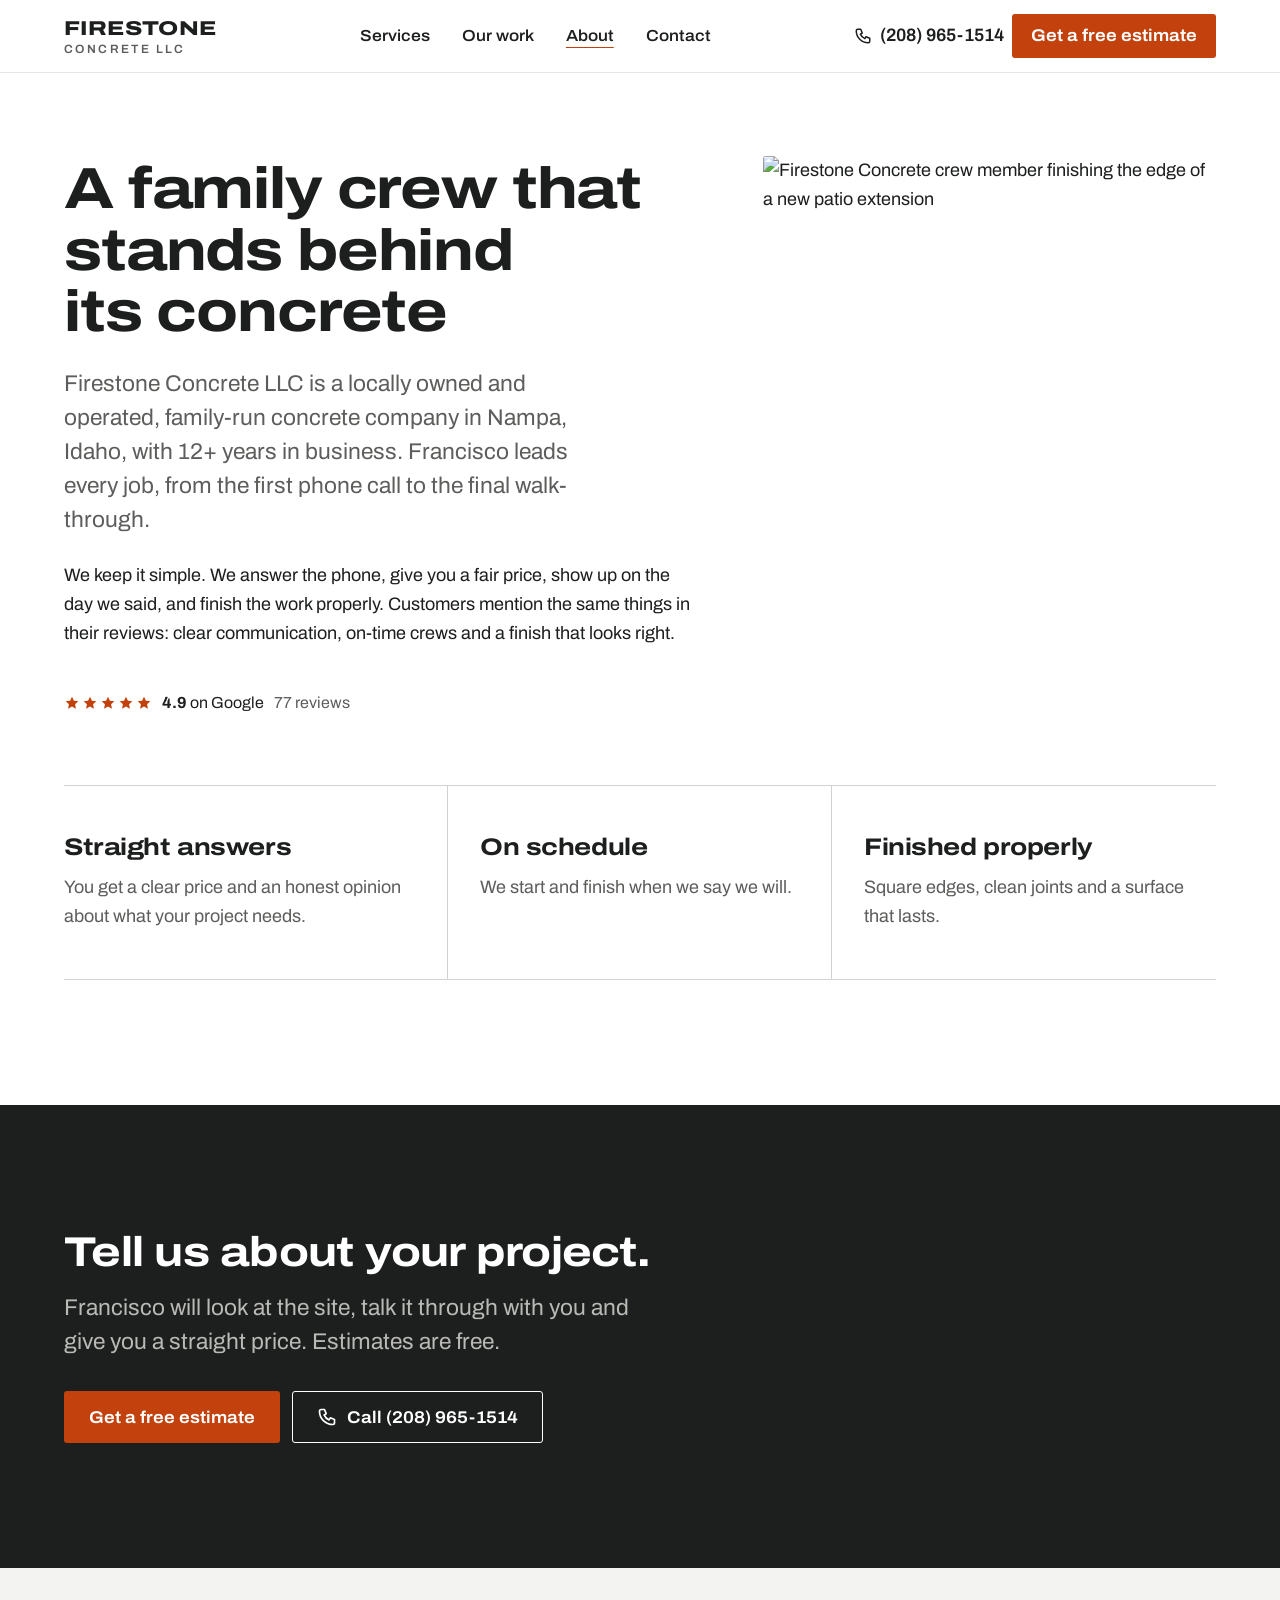
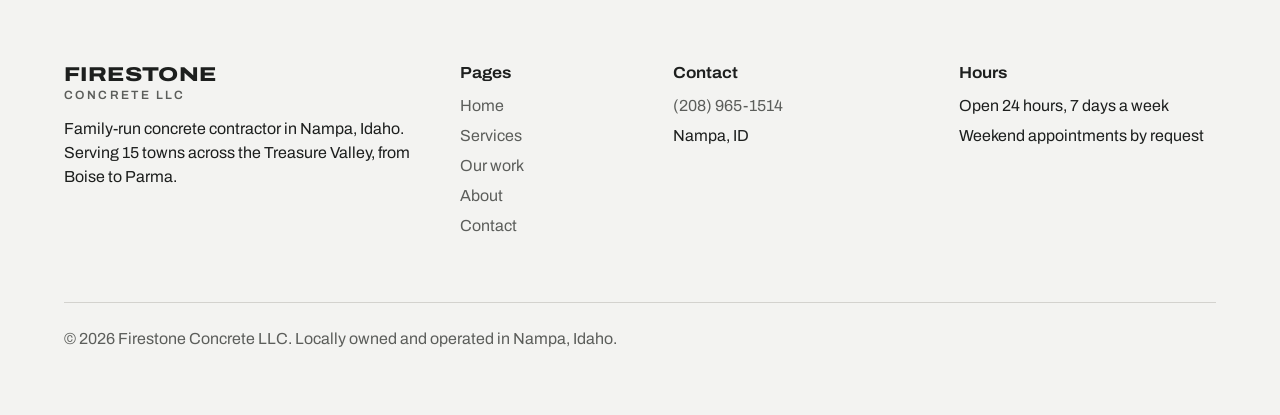
==== about.html @ d0ee556b "Add files via upload" ====
<!doctype html>
<html lang="en">
<head>
<meta charset="utf-8">
<meta name="viewport" content="width=device-width, initial-scale=1">
<title>About Firestone Concrete LLC, Nampa, Idaho</title>
<meta name="description" content="Locally owned and family run. Francisco and his crew build driveways, patios and walkways across the Treasure Valley.">
<link rel="canonical" href="https://firestoneconcretellc.com/about.html">
<meta property="og:title" content="About Firestone Concrete LLC, Nampa, Idaho">
<meta property="og:description" content="Locally owned and family run. Francisco and his crew build driveways, patios and walkways across the Treasure Valley.">
<meta property="og:type" content="website">
<meta property="og:image" content="img/pour-crew-backyard-1600.jpg">
<meta name="theme-color" content="#1D1F1E">
<link rel="preconnect" href="https://fonts.googleapis.com">
<link rel="preconnect" href="https://fonts.gstatic.com" crossorigin>
<link rel="stylesheet" href="https://fonts.googleapis.com/css2?family=Archivo:wdth,wght@62..125,100..900&display=swap">
<link rel="stylesheet" href="tokens.css">
<link rel="stylesheet" href="styles.css">
<script type="application/ld+json">{"@context": "https://schema.org", "@type": "HomeAndConstructionBusiness", "name": "Firestone Concrete LLC", "telephone": "+1-208-965-1514", "url": "https://firestoneconcretellc.com/", "image": "https://firestoneconcretellc.com/img/pour-crew-backyard-1600.jpg", "address": {"@type": "PostalAddress", "addressLocality": "Nampa", "addressRegion": "ID", "addressCountry": "US"}, "areaServed": [{"@type": "City", "name": "Boise"}, {"@type": "City", "name": "Caldwell"}, {"@type": "City", "name": "Eagle"}, {"@type": "City", "name": "Emmett"}, {"@type": "City", "name": "Homedale"}, {"@type": "City", "name": "Kuna"}, {"@type": "City", "name": "Marsing"}, {"@type": "City", "name": "Melba"}, {"@type": "City", "name": "Meridian"}, {"@type": "City", "name": "Middleton"}, {"@type": "City", "name": "Nampa"}, {"@type": "City", "name": "Notus"}, {"@type": "City", "name": "Parma"}, {"@type": "City", "name": "Star"}, {"@type": "City", "name": "Wilder"}], "openingHours": "Mo-Su 00:00-23:59", "aggregateRating": {"@type": "AggregateRating", "ratingValue": "4.9", "reviewCount": "77", "bestRating": "5"}, "sameAs": ["https://share.google/VivTkMvi4wXoGXkUl"], "makesOffer": [{"@type": "Offer", "itemOffered": {"@type": "Service", "name": "Driveway paving"}}, {"@type": "Offer", "itemOffered": {"@type": "Service", "name": "Walkway paving"}}, {"@type": "Offer", "itemOffered": {"@type": "Service", "name": "Patios and hardscapes"}}, {"@type": "Offer", "itemOffered": {"@type": "Service", "name": "Outdoor steps and ramps"}}, {"@type": "Offer", "itemOffered": {"@type": "Service", "name": "Concrete masonry"}}]}</script>
</head>
<body>
<a class="skip" href="#main">Skip to content</a>
<header class="site-header">
  <div class="container header-inner">
    <a class="wordmark" href="index.html" aria-label="Firestone Concrete LLC, home"><b>FIRESTONE</b><span>CONCRETE LLC</span></a>
    <nav class="nav" aria-label="Main"><a href="services.html">Services</a><a href="work.html">Our work</a><a href="about.html" aria-current="page">About</a><a href="contact.html">Contact</a></nav>
    <div class="header-actions">
      <a class="header-phone" href="tel:+12089651514"><svg viewBox="0 0 24 24" fill="none" stroke="currentColor" stroke-width="2" stroke-linecap="round" stroke-linejoin="round" aria-hidden="true"><path d="M5 3h4l2 5-2.5 1.5a11 11 0 0 0 6 6L16 13l5 2v4a2 2 0 0 1-2 2A16 16 0 0 1 3 5a2 2 0 0 1 2-2z"/></svg>(208) 965-1514</a>
      <a class="btn btn--primary btn--sm header-cta" href="contact.html#estimate">Get a free estimate</a>
      <a class="icon-btn phone-icon" href="tel:+12089651514" aria-label="Call (208) 965-1514"><svg viewBox="0 0 24 24" fill="none" stroke="currentColor" stroke-width="2" stroke-linecap="round" stroke-linejoin="round" aria-hidden="true"><path d="M5 3h4l2 5-2.5 1.5a11 11 0 0 0 6 6L16 13l5 2v4a2 2 0 0 1-2 2A16 16 0 0 1 3 5a2 2 0 0 1 2-2z"/></svg></a>
      <button class="icon-btn menu-toggle" type="button" aria-expanded="false" aria-controls="mobile-menu" aria-label="Menu"><svg viewBox="0 0 24 24" fill="none" stroke="currentColor" stroke-width="2" stroke-linecap="round" aria-hidden="true"><path d="M4 7h16M4 12h16M4 17h16"/></svg></button>
    </div>
  </div>
  <div class="container mobile-menu" id="mobile-menu">
    <nav aria-label="Mobile"><a class="mm-link" href="index.html">Home</a><a class="mm-link" href="services.html">Services</a><a class="mm-link" href="work.html">Our work</a><a class="mm-link" href="about.html" aria-current="page">About</a><a class="mm-link" href="contact.html">Contact</a></nav>
    <div class="btn-row">
      <a class="btn btn--primary" href="contact.html#estimate">Get a free estimate</a>
      <a class="btn btn--outline" href="tel:+12089651514">Call (208) 965-1514</a>
    </div>
  </div>
</header>
<main id="main">

<section class="page-head" style="border-bottom:0">
  <div class="container split split--7-5" style="align-items:center">
    <div>
      <h1>A family crew that stands behind its concrete</h1>
      <p class="lead">Firestone Concrete LLC is a locally owned and operated, family-run concrete company in Nampa, Idaho, with 12+ years in business. Francisco leads every job, from the first phone call to the final walk-through.</p>
      <p>We keep it simple. We answer the phone, give you a fair price, show up on the day we said, and finish the work properly. Customers mention the same things in their reviews: clear communication, on-time crews and a finish that looks right.</p>
      <a class="rating" href="https://share.google/VivTkMvi4wXoGXkUl" target="_blank" rel="noopener"><span class="stars" aria-hidden="true"><svg viewBox="0 0 24 24" fill="currentColor" aria-hidden="true"><path d="M12 2.5l2.9 6.1 6.6.8-4.9 4.6 1.3 6.6L12 17.3l-5.9 3.3 1.3-6.6-4.9-4.6 6.6-.8z"/></svg><svg viewBox="0 0 24 24" fill="currentColor" aria-hidden="true"><path d="M12 2.5l2.9 6.1 6.6.8-4.9 4.6 1.3 6.6L12 17.3l-5.9 3.3 1.3-6.6-4.9-4.6 6.6-.8z"/></svg><svg viewBox="0 0 24 24" fill="currentColor" aria-hidden="true"><path d="M12 2.5l2.9 6.1 6.6.8-4.9 4.6 1.3 6.6L12 17.3l-5.9 3.3 1.3-6.6-4.9-4.6 6.6-.8z"/></svg><svg viewBox="0 0 24 24" fill="currentColor" aria-hidden="true"><path d="M12 2.5l2.9 6.1 6.6.8-4.9 4.6 1.3 6.6L12 17.3l-5.9 3.3 1.3-6.6-4.9-4.6 6.6-.8z"/></svg><svg viewBox="0 0 24 24" fill="currentColor" aria-hidden="true"><path d="M12 2.5l2.9 6.1 6.6.8-4.9 4.6 1.3 6.6L12 17.3l-5.9 3.3 1.3-6.6-4.9-4.6 6.6-.8z"/></svg></span><span class="rating-text"><strong>4.9</strong> on Google</span><span class="muted">77 reviews</span></a>
    </div>
    <div class="about-photo"><img src="img/patio-extension-finishing-1600.jpg" srcset="img/patio-extension-finishing-800.jpg 800w, img/patio-extension-finishing-1600.jpg 1600w" sizes="(min-width: 1024px) 40vw, 100vw" width="1600" height="1200" alt="Firestone Concrete crew member finishing the edge of a new patio extension" fetchpriority="high"></div>
  </div>
</section>
<section class="section" style="padding-top:0">
  <div class="container">
    <ul class="values">
      <li><h2 style="font-size:var(--fs-h3)">Straight answers</h2><p>You get a clear price and an honest opinion about what your project needs.</p></li>
      <li><h2 style="font-size:var(--fs-h3)">On schedule</h2><p>We start and finish when we say we will.</p></li>
      <li><h2 style="font-size:var(--fs-h3)">Finished properly</h2><p>Square edges, clean joints and a surface that lasts.</p></li>
    </ul>
  </div>
</section>
</main>
<section class="cta-band" aria-labelledby="cta-h">
  <div class="container">
    <h2 id="cta-h">Tell us about your project.</h2>
    <p>Francisco will look at the site, talk it through with you and give you a straight price. Estimates are free.</p>
    <div class="btn-row">
      <a class="btn btn--primary" href="contact.html#estimate">Get a free estimate</a>
      <a class="btn btn--outline-light" href="tel:+12089651514"><svg viewBox="0 0 24 24" fill="none" stroke="currentColor" stroke-width="2" stroke-linecap="round" stroke-linejoin="round" aria-hidden="true"><path d="M5 3h4l2 5-2.5 1.5a11 11 0 0 0 6 6L16 13l5 2v4a2 2 0 0 1-2 2A16 16 0 0 1 3 5a2 2 0 0 1 2-2z"/></svg>Call (208) 965-1514</a>
    </div>
  </div>
</section>
<footer class="site-footer">
  <div class="container">
    <div class="footer-grid">
      <div>
        <a class="wordmark" href="index.html"><b>FIRESTONE</b><span>CONCRETE LLC</span></a>
        <p>Family-run concrete contractor in Nampa, Idaho. Serving 15 towns across the Treasure Valley, from Boise to Parma.</p>
      </div>
      <div>
        <h2>Pages</h2>
        <ul><li><a href="index.html">Home</a></li><li><a href="services.html">Services</a></li><li><a href="work.html">Our work</a></li><li><a href="about.html">About</a></li><li><a href="contact.html">Contact</a></li></ul>
      </div>
      <div>
        <h2>Contact</h2>
        <ul>
          <li><a href="tel:+12089651514">(208) 965-1514</a></li>
          <li>Nampa, ID</li>
        </ul>
      </div>
      <div>
        <h2>Hours</h2>
        <ul>
          <li>Open 24 hours, 7 days a week</li>
          <li>Weekend appointments by request</li>
        </ul>
      </div>
    </div>
    <p class="footer-base">&copy; 2026 Firestone Concrete LLC. Locally owned and operated in Nampa, Idaho.</p>
  </div>
</footer>
<div class="action-bar">
  <a class="btn btn--ink" href="tel:+12089651514"><svg viewBox="0 0 24 24" fill="none" stroke="currentColor" stroke-width="2" stroke-linecap="round" stroke-linejoin="round" aria-hidden="true"><path d="M5 3h4l2 5-2.5 1.5a11 11 0 0 0 6 6L16 13l5 2v4a2 2 0 0 1-2 2A16 16 0 0 1 3 5a2 2 0 0 1 2-2z"/></svg>Call now</a>
  <a class="btn btn--primary" href="contact.html#estimate">Free estimate</a>
</div>
<script src="site.js" defer></script>
</body>
</html>
---- tokens.css ----
/* Firestone Concrete LLC design tokens. Direction: "Fresh pour".
   Import unchanged. Font: Archivo (Google Fonts, variable wdth 62-125, wght 100-900). */
:root {
  /* Color: concrete neutrals, one safety-orange accent */
  --c-white: #FFFFFF;        /* page background */
  --c-slab-50: #F3F3F1;      /* quiet section background, card surface */
  --c-slab-100: #E7E6E3;     /* hairline borders, dividers */
  --c-slab-200: #D3D2CE;     /* control-joint gaps in photo grids, input borders */
  --c-slab-400: #8F908C;     /* decorative only (3.2:1 on white), never text */
  --c-slab-600: #5C5E5B;     /* secondary text (6.55:1 on white, 5.89:1 on slab-50) */
  --c-ink: #1D1F1E;          /* body text, headings, dark band (16.57:1 on white) */
  --c-ink-2: #2E302F;        /* dark button hover */
  --c-on-ink-muted: #B9BAB6; /* secondary text on ink (8.49:1) */
  --c-orange: #C2410C;       /* primary CTA bg, stars, focus ring (white text 5.18:1) */
  --c-orange-dark: #9A3412;  /* CTA hover, link hover (7.31:1 with white) */
  --c-orange-pale: #FBEDE5;  /* tag background; text uses --c-orange-dark (6.38:1) */
  --c-orange-on-ink: #E8743F;/* orange text on ink band (5.53:1) */
  --c-success: #2F6B3A;      /* 6.39:1 on white */
  --c-error: #B42318;        /* 6.57:1 on white */

  /* Type */
  --font: "Archivo", "Helvetica Neue", Arial, system-ui, sans-serif;
  --wdth-display: 118%;      /* font-stretch for display and h1/h2 */
  --wdth-head: 108%;         /* h3/h4, nav, buttons */
  --fs-display: clamp(2.6rem, 1.6rem + 4.6vw, 5.75rem);  /* 41.6px -> 92px */
  --lh-display: 1.02;  --ls-display: -0.025em;  --fw-display: 760;
  --fs-h1: clamp(2.25rem, 1.7rem + 2.4vw, 3.75rem);      /* 36 -> 60 */
  --lh-h1: 1.06;  --ls-h1: -0.02em;  --fw-h1: 740;
  --fs-h2: clamp(1.75rem, 1.4rem + 1.5vw, 2.75rem);      /* 28 -> 44 */
  --lh-h2: 1.1;   --ls-h2: -0.018em; --fw-h2: 720;
  --fs-h3: clamp(1.25rem, 1.15rem + 0.45vw, 1.5rem);     /* 20 -> 24 */
  --lh-h3: 1.25;  --ls-h3: -0.01em;  --fw-h3: 680;
  --fs-h4: 1.125rem; --lh-h4: 1.3; --fw-h4: 650;
  --fs-lead: clamp(1.1875rem, 1.1rem + 0.4vw, 1.4375rem);/* 19 -> 23 */
  --lh-lead: 1.5;
  --fs-quote: clamp(1.3rem, 1.1rem + 0.9vw, 1.875rem);   /* featured review */
  --lh-quote: 1.42;
  --fs-body: 1.125rem;  --lh-body: 1.62; --fw-body: 400;  /* 18px */
  --fs-small: 1rem;     --lh-small: 1.5;                  /* 16px */
  --fs-caption: 0.9375rem; --lh-caption: 1.45;            /* 15px */
  --fs-button: 1.0625rem; --fw-button: 640;               /* 17px */
  --fs-nav: 1rem; --fw-nav: 560;
  --fs-label: 1rem; --fw-label: 600;
  --measure: 66ch;

  /* Space (8px base) */
  --s-1: 4px; --s-2: 8px; --s-3: 12px; --s-4: 16px; --s-5: 24px;
  --s-6: 32px; --s-7: 48px; --s-8: 64px; --s-9: 96px; --s-10: 128px; --s-11: 160px;
  --section-y: clamp(72px, 48px + 6vw, 144px);
  --container: 1240px;
  --gutter: clamp(20px, 12px + 2.5vw, 48px);
  --grid-gap: clamp(16px, 8px + 1.6vw, 32px);
  --joint: 6px;              /* signature: control-joint gap between photo slabs */

  /* Surface */
  --r-1: 3px;   /* buttons, inputs, photos */
  --r-2: 6px;   /* panels, badge */
  --border: 1px solid var(--c-slab-100);
  --border-strong: 1px solid var(--c-slab-200);
  --shadow-0: none;
  --shadow-1: 0 1px 2px rgba(29, 31, 30, 0.04);
  --shadow-2: 0 8px 24px rgba(29, 31, 30, 0.05);   /* sticky header when scrolled */

  /* Motion */
  --dur-fast: 150ms; --dur-base: 220ms; --dur-reveal: 700ms;
  --ease: cubic-bezier(0.2, 0, 0, 1);
  --ease-out: cubic-bezier(0.16, 1, 0.3, 1);
  --focus: 0 0 0 3px var(--c-white), 0 0 0 5px var(--c-orange);
}
---- styles.css ----
/* Firestone Concrete LLC. Uses tokens.css (loaded first). */
*, *::before, *::after { box-sizing: border-box; }
html { -webkit-text-size-adjust: 100%; scroll-behavior: smooth; }
body {
  margin: 0; background: var(--c-white); color: var(--c-ink);
  font-family: var(--font); font-size: var(--fs-body); line-height: var(--lh-body);
  font-weight: var(--fw-body); -webkit-font-smoothing: antialiased;
}
img { display: block; max-width: 100%; height: auto; }
a { color: inherit; }
p { margin: 0 0 1em; max-width: var(--measure); }
h1, h2, h3, h4 { margin: 0; text-wrap: balance; }
h1 { font-size: var(--fs-h1); line-height: var(--lh-h1); letter-spacing: var(--ls-h1); font-weight: var(--fw-h1); font-stretch: var(--wdth-display); }
h2 { font-size: var(--fs-h2); line-height: var(--lh-h2); letter-spacing: var(--ls-h2); font-weight: var(--fw-h2); font-stretch: var(--wdth-display); }
h3 { font-size: var(--fs-h3); line-height: var(--lh-h3); letter-spacing: var(--ls-h3); font-weight: var(--fw-h3); font-stretch: var(--wdth-head); }
h4 { font-size: var(--fs-h4); line-height: var(--lh-h4); font-weight: var(--fw-h4); font-stretch: var(--wdth-head); }
.display { font-size: var(--fs-display); line-height: var(--lh-display); letter-spacing: var(--ls-display); font-weight: var(--fw-display); font-stretch: var(--wdth-display); }
.lead { font-size: var(--fs-lead); line-height: var(--lh-lead); color: var(--c-slab-600); max-width: 40ch; }
.small { font-size: var(--fs-small); line-height: var(--lh-small); }
.muted { color: var(--c-slab-600); }
:focus-visible { outline: none; box-shadow: var(--focus); border-radius: var(--r-1); }
.skip { position: absolute; left: -9999px; top: 8px; z-index: 100; background: var(--c-ink); color: #fff; padding: 12px 16px; }
.skip:focus { left: 8px; }
.sr-only { position: absolute; width: 1px; height: 1px; overflow: hidden; clip: rect(0 0 0 0); white-space: nowrap; }

.container { width: 100%; max-width: var(--container); margin: 0 auto; padding: 0 var(--gutter); }
.section { padding: var(--section-y) 0; }
.section--quiet { background: var(--c-slab-50); }
.section-head { margin-bottom: var(--s-7); }
.section-head p { margin-top: var(--s-4); color: var(--c-slab-600); }

/* Placeholder tag */
.confirm {
  display: inline-block; font-size: 0.8125rem; line-height: 1.4; font-weight: 600; font-stretch: 100%;
  letter-spacing: 0; color: var(--c-orange-dark); background: var(--c-orange-pale);
  padding: 2px 8px; border-radius: 999px; vertical-align: middle; white-space: normal;
}

/* Buttons */
.btn {
  display: inline-flex; align-items: center; justify-content: center; gap: 10px;
  min-height: 52px; padding: 0 24px; border-radius: var(--r-1); border: 1px solid transparent;
  font-family: var(--font); font-size: var(--fs-button); font-weight: var(--fw-button); font-stretch: var(--wdth-head);
  text-decoration: none; cursor: pointer; white-space: nowrap;
  transition: background-color var(--dur-fast) var(--ease), transform var(--dur-fast) var(--ease), border-color var(--dur-fast) var(--ease);
}
.btn:active { transform: scale(0.98); }
.btn svg { width: 20px; height: 20px; flex: none; }
.btn--primary { background: var(--c-orange); color: #fff; }
.btn--primary:hover { background: var(--c-orange-dark); }
.btn--ink { background: var(--c-ink); color: #fff; }
.btn--ink:hover { background: var(--c-ink-2); }
.btn--outline { border-color: var(--c-ink); color: var(--c-ink); background: transparent; }
.btn--outline:hover { background: var(--c-slab-50); }
.btn--outline-light { border-color: #fff; color: #fff; background: transparent; }
.btn--outline-light:hover { background: rgba(255,255,255,0.08); }
.btn--sm { min-height: 44px; padding: 0 18px; }
.btn[disabled] { background: var(--c-slab-100); color: var(--c-slab-600); cursor: not-allowed; }
.btn-row { display: flex; flex-wrap: wrap; gap: var(--s-3); }

/* Header */
.site-header { position: sticky; top: 0; z-index: 50; background: var(--c-white); border-bottom: var(--border); transition: box-shadow var(--dur-base) var(--ease); }
.site-header.is-scrolled { box-shadow: var(--shadow-2); }
.header-inner { display: flex; align-items: center; justify-content: space-between; gap: var(--s-5); min-height: 64px; }
.wordmark { display: inline-flex; flex-direction: column; text-decoration: none; line-height: 1; }
.wordmark b { font-size: 1.25rem; font-weight: 800; font-stretch: 125%; letter-spacing: 0.02em; }
.wordmark span { font-size: 0.75rem; font-weight: 600; letter-spacing: 0.2em; color: var(--c-slab-600); margin-top: 5px; }
.nav { display: none; }
.nav a { font-size: var(--fs-nav); font-weight: var(--fw-nav); font-stretch: var(--wdth-head); text-decoration: none; padding: 10px 0; text-underline-offset: 6px; text-decoration-thickness: 2px; }
.nav a:hover, .nav a[aria-current="page"] { text-decoration: underline; text-decoration-color: var(--c-orange); }
.header-actions { display: flex; align-items: center; gap: var(--s-2); }
.header-phone { display: none; font-weight: 600; text-decoration: none; align-items: center; gap: 8px; }
.header-phone svg { width: 18px; height: 18px; }
.header-phone:hover { text-decoration: underline; text-underline-offset: 4px; }
.icon-btn { display: inline-flex; align-items: center; justify-content: center; width: 44px; height: 44px; border-radius: var(--r-1); border: 1px solid var(--c-slab-200); background: #fff; color: var(--c-ink); cursor: pointer; }
.icon-btn svg { width: 20px; height: 20px; }
.header-cta { display: none; }
.mobile-menu { display: none; border-top: var(--border); padding: var(--s-4) 0 var(--s-6); }
.mobile-menu.is-open { display: block; }
.mobile-menu a.mm-link { display: block; font-size: var(--fs-h3); font-weight: 680; font-stretch: var(--wdth-head); text-decoration: none; padding: 12px 0; border-bottom: var(--border); }
.mobile-menu .btn-row { margin-top: var(--s-5); }
.mobile-menu .btn { flex: 1 1 100%; }

@media (min-width: 1024px) {
  .header-inner { min-height: 72px; }
  .nav { display: flex; gap: var(--s-6); }
  .header-phone { display: inline-flex; }
  .header-cta { display: inline-flex; }
  .menu-toggle, .phone-icon { display: none; }
  .mobile-menu, .mobile-menu.is-open { display: none; }
}

/* Mobile action bar */
.action-bar { position: fixed; left: 0; right: 0; bottom: 0; z-index: 60; display: grid; grid-template-columns: 1fr 1fr; gap: 8px; padding: 8px 12px calc(8px + env(safe-area-inset-bottom)); background: #fff; border-top: var(--border-strong); }
.action-bar .btn { min-height: 48px; padding: 0 12px; }
body { padding-bottom: 72px; }
@media (min-width: 768px) { .action-bar { display: none; } body { padding-bottom: 0; } }

/* Hero */
.hero { padding: clamp(40px, 24px + 4vw, 96px) 0 0; }
.hero h1 { max-width: 15ch; }
.hero .lead { margin-top: var(--s-5); }
.hero .btn-row { margin-top: var(--s-6); }
.rating { display: inline-flex; flex-wrap: wrap; align-items: center; gap: 6px 10px; margin-top: var(--s-5); font-size: var(--fs-small); text-decoration: none; }
.rating:hover .rating-text { text-decoration: underline; text-underline-offset: 3px; }
.stars { display: inline-flex; gap: 2px; color: var(--c-orange); }
.stars svg { width: 16px; height: 16px; }
.rating strong { font-weight: 700; }
.hero-photo { margin-top: clamp(40px, 24px + 3vw, 72px); }
.hero-photo img { width: 100%; aspect-ratio: 4 / 3; object-fit: cover; object-position: 40% 50%; border-radius: var(--r-1); }
@media (min-width: 768px) { .hero-photo img { aspect-ratio: 1600 / 738; } }
.hero-photo figcaption { margin-top: var(--s-3); font-size: var(--fs-caption); color: var(--c-slab-600); }
.reveal { animation: rise var(--dur-reveal) var(--ease-out) both; }
.reveal-2 { animation-delay: 80ms; } .reveal-3 { animation-delay: 160ms; } .reveal-4 { animation-delay: 240ms; }
@keyframes rise { from { opacity: 0; transform: translateY(12px); } to { opacity: 1; transform: none; } }

/* Trust strip: joint lines */
.trust { display: grid; grid-template-columns: 1fr 1fr; border-top: var(--border-strong); border-bottom: var(--border-strong); margin-top: clamp(48px, 32px + 3vw, 96px); }
.trust li { list-style: none; display: flex; flex-direction: column; gap: 8px; padding: var(--s-5) var(--s-4); }
.trust li:nth-child(odd) { border-right: var(--border-strong); }
.trust li:nth-child(-n+2) { border-bottom: var(--border-strong); }
.trust svg { width: 22px; height: 22px; color: var(--c-orange); }
.trust ul, ul.trust { padding: 0; }
@media (min-width: 1024px) {
  .trust { grid-template-columns: repeat(4, 1fr); }
  .trust li { padding: var(--s-6) var(--s-5); }
  .trust li:nth-child(-n+2) { border-bottom: 0; }
  .trust li:not(:last-child) { border-right: var(--border-strong); }
}

/* Two-column split */
.split { display: grid; gap: var(--s-7); }
@media (min-width: 1024px) {
  .split { grid-template-columns: 4fr 8fr; gap: var(--grid-gap); }
  .split--even { grid-template-columns: 1fr 1fr; gap: var(--s-9); }
  .split--7-5 { grid-template-columns: 7fr 5fr; gap: var(--s-8); }
  .sticky { position: sticky; top: 112px; align-self: start; }
}

/* Service rows */
.rows { list-style: none; margin: 0; padding: 0; border-top: var(--border); }
.rows li { border-bottom: var(--border); }
.rows a { display: grid; gap: 6px; padding: var(--s-5) 0; text-decoration: none; }
.rows a:hover h3 { color: var(--c-orange-dark); }
.rows h3 { transition: color var(--dur-fast) var(--ease); }
.rows p { margin: 0; color: var(--c-slab-600); }
@media (min-width: 768px) { .rows a { grid-template-columns: 5fr 7fr; align-items: baseline; gap: var(--s-6); padding: var(--s-6) 0; } }

/* Joint grid (signature) */
.joints { display: grid; gap: var(--joint); padding: var(--joint); background: var(--c-slab-200); border-radius: var(--r-1); }
.joints img { width: 100%; height: 100%; object-fit: cover; aspect-ratio: 4 / 3; }
@media (min-width: 768px) {
  .joints--home { grid-template-columns: 2fr 1fr; grid-template-rows: 1fr 1fr; }
  .joints--home .j-large { grid-row: span 2; }
  .joints--home .j-large img { aspect-ratio: auto; }
  .joints--work { grid-template-columns: repeat(3, 1fr); }
  .joints--work .j-wide { grid-column: 1 / -1; }
  .joints--work .j-wide img { aspect-ratio: 1600 / 738; }
}
.captions { list-style: none; padding: 0; margin: var(--s-4) 0 0; display: grid; gap: 4px; font-size: var(--fs-caption); line-height: var(--lh-caption); color: var(--c-slab-600); }
.head-row { display: flex; flex-wrap: wrap; justify-content: space-between; align-items: end; gap: var(--s-4); margin-bottom: var(--s-7); }
.head-row p { margin: var(--s-4) 0 0; color: var(--c-slab-600); }
.text-link { font-weight: 640; font-stretch: var(--wdth-head); text-underline-offset: 5px; text-decoration-thickness: 2px; text-decoration-color: var(--c-orange); }
.text-link:hover { color: var(--c-orange-dark); }

/* Before / after placeholders */
.ba { display: grid; grid-template-columns: 1fr 1fr; gap: var(--joint); padding: var(--joint); background: var(--c-slab-200); border-radius: var(--r-1); margin-top: var(--s-6); }
.ph { position: relative; display: flex; align-items: center; justify-content: center; text-align: center; aspect-ratio: 4 / 3; padding: var(--s-4); background: var(--c-slab-50); border: 1px dashed var(--c-slab-400); color: var(--c-slab-600); font-size: var(--fs-caption); }
.tag { position: absolute; top: 10px; left: 10px; background: #fff; color: var(--c-ink); font-size: 0.8125rem; font-weight: 600; padding: 2px 8px; border-radius: var(--r-1); }

/* Reviews */
.featured-review { margin: 0; }
.featured-review blockquote { margin: var(--s-5) 0 0; }
.featured-review p { font-size: var(--fs-quote); line-height: var(--lh-quote); max-width: 40ch; }
.review-meta { font-size: var(--fs-caption); color: var(--c-slab-600); margin-top: var(--s-5); }
.reviews-more { display: grid; gap: var(--s-7); margin-top: var(--s-9); }
.reviews-more figure { margin: 0; }
.reviews-more blockquote { margin: var(--s-4) 0 0; }
@media (min-width: 1024px) {
  .featured-review { display: grid; grid-template-columns: 4fr 8fr; gap: var(--grid-gap); }
  .featured-review blockquote { margin: 0; }
  .reviews-more { grid-template-columns: 1fr 1fr; gap: 0; border-top: var(--border-strong); padding-top: var(--s-8); }
  .reviews-more figure:first-child { padding-right: var(--s-8); border-right: var(--border-strong); }
  .reviews-more figure:last-child { padding-left: var(--s-8); }
}

/* Steps */
.steps { list-style: none; margin: 0; padding: 0; display: grid; gap: var(--s-6); }
.steps li { border-top: 2px solid var(--c-ink); padding-top: var(--s-5); }
.steps .num { display: block; font-size: var(--fs-h3); font-weight: 760; font-stretch: var(--wdth-display); color: var(--c-orange); margin-bottom: var(--s-3); }
.steps h3 { font-size: var(--fs-h4); }
.steps p { margin: var(--s-2) 0 0; font-size: var(--fs-small); line-height: var(--lh-small); color: var(--c-slab-600); }
@media (min-width: 768px) { .steps { grid-template-columns: repeat(2, 1fr); } }
@media (min-width: 1024px) { .steps { grid-template-columns: repeat(4, 1fr); gap: var(--grid-gap); } }

/* Towns */
.towns { list-style: none; padding: 0; margin: var(--s-5) 0 0; border-top: var(--border); }
.towns li { font-size: var(--fs-h3); font-weight: 680; font-stretch: var(--wdth-head); padding: 14px 0; border-bottom: var(--border); }

/* FAQ */
.faq details { border-bottom: var(--border); }
.faq details:first-of-type { border-top: var(--border); }
.faq summary { list-style: none; cursor: pointer; display: flex; justify-content: space-between; align-items: center; gap: var(--s-4); padding: var(--s-5) 0; font-size: var(--fs-h4); font-weight: var(--fw-h4); font-stretch: var(--wdth-head); }
.faq summary::-webkit-details-marker { display: none; }
.faq .pm { position: relative; flex: none; width: 16px; height: 16px; }
.faq .pm::before, .faq .pm::after { content: ""; position: absolute; left: 0; top: 7px; width: 16px; height: 2px; background: var(--c-ink); transition: transform var(--dur-base) var(--ease); }
.faq .pm::after { transform: rotate(90deg); }
.faq details[open] .pm::after { transform: rotate(0); }
.faq details p { margin: 0 0 var(--s-5); color: var(--c-slab-600); }

/* CTA band */
.cta-band { background: var(--c-ink); color: #fff; padding: var(--section-y) 0; }
.cta-band p { color: var(--c-on-ink-muted); margin-top: var(--s-4); font-size: var(--fs-lead); line-height: var(--lh-lead); max-width: 44ch; }
.cta-band .btn-row { margin-top: var(--s-6); }
.cta-band :focus-visible { box-shadow: 0 0 0 3px var(--c-ink), 0 0 0 5px var(--c-orange-on-ink); }

/* Page header */
.page-head { padding: clamp(48px, 32px + 4vw, 112px) 0 clamp(40px, 24px + 3vw, 72px); border-bottom: var(--border); }
.page-head p { margin-top: var(--s-5); }
.page-head .btn-row { margin-top: var(--s-6); }

/* Services page */
.svc { padding: var(--s-8) 0; border-bottom: var(--border); display: grid; gap: var(--s-6); scroll-margin-top: 96px; }
.svc:last-child { border-bottom: 0; }
.svc h2 { font-size: var(--fs-h2); }
.svc .label { color: var(--c-slab-600); font-size: var(--fs-small); margin: var(--s-3) 0 var(--s-4); }
.svc img { width: 100%; aspect-ratio: 4 / 3; object-fit: cover; border-radius: var(--r-1); }
@media (min-width: 1024px) {
  .svc { grid-template-columns: 1fr 1fr; gap: var(--s-9); align-items: center; padding: var(--s-9) 0; }
  .svc--flip .svc-media { order: -1; }
  .svc--text { grid-template-columns: 4fr 8fr; align-items: start; gap: var(--grid-gap); }
}

/* About */
.about-photo img { width: 100%; aspect-ratio: 4 / 5; object-fit: cover; object-position: 100% 50%; border-radius: var(--r-1); }
.values { list-style: none; padding: 0; margin: 0; display: grid; border-top: var(--border-strong); }
.values li { padding: var(--s-6) 0; border-bottom: var(--border-strong); }
.values p { margin: var(--s-3) 0 0; color: var(--c-slab-600); }
@media (min-width: 1024px) {
  .values { grid-template-columns: repeat(3, 1fr); border-bottom: var(--border-strong); }
  .values li { border-bottom: 0; padding: var(--s-7) var(--s-6); }
  .values li:first-child { padding-left: 0; }
  .values li:not(:last-child) { border-right: var(--border-strong); }
}

/* Form */
.form { display: grid; gap: var(--s-5); }
.form .row { display: grid; gap: var(--s-5); }
@media (min-width: 768px) { .form .row { grid-template-columns: 1fr 1fr; } }
.field label { display: block; font-size: var(--fs-label); font-weight: var(--fw-label); margin-bottom: 8px; }
.field .req { color: var(--c-slab-600); font-weight: 400; }
.field input, .field select, .field textarea {
  width: 100%; min-height: 52px; padding: 12px 14px; font: inherit; font-size: 1.0625rem; color: var(--c-ink);
  background: #fff; border: 1px solid var(--c-slab-200); border-radius: var(--r-1);
  transition: border-color var(--dur-fast) var(--ease);
}
.field select { appearance: none; background-image: url("data:image/svg+xml,%3Csvg xmlns='http://www.w3.org/2000/svg' width='14' height='14' fill='none' stroke='%231D1F1E' stroke-width='2'%3E%3Cpath d='M2 5l5 5 5-5'/%3E%3C/svg%3E"); background-repeat: no-repeat; background-position: right 14px center; padding-right: 40px; }
.field textarea { min-height: 140px; resize: vertical; }
.field input:hover, .field select:hover, .field textarea:hover { border-color: var(--c-slab-400); }
.field input:focus-visible, .field select:focus-visible, .field textarea:focus-visible { border-color: var(--c-ink); box-shadow: var(--focus); }
.field .help { font-size: var(--fs-small); color: var(--c-slab-600); margin: 8px 0 0; }
.field .err { display: none; font-size: var(--fs-small); color: var(--c-error); margin: 8px 0 0; }
.field.has-error input { border-color: var(--c-error); }
.field.has-error .err { display: block; }
.form-success { display: none; background: var(--c-slab-50); border-left: 4px solid var(--c-success); padding: var(--s-5); }
.form-success.is-shown { display: block; }
.contact-list { margin: 0; display: grid; gap: var(--s-5); }
.contact-list dt { font-size: var(--fs-small); color: var(--c-slab-600); }
.contact-list dd { margin: 4px 0 0; font-weight: 600; overflow-wrap: anywhere; }
.contact-list a { text-underline-offset: 4px; }
.hours { display: grid; grid-template-columns: auto 1fr; gap: 6px 24px; margin: 0; font-weight: 400; }
.map { margin-top: var(--s-6); }
.map iframe { width: 100%; aspect-ratio: 4 / 3; border: 0; border-radius: var(--r-1); background: var(--c-slab-50); display: block; }

/* Footer */
.site-footer { background: var(--c-slab-50); padding: var(--s-9) 0 var(--s-7); font-size: var(--fs-small); line-height: var(--lh-small); }
.footer-grid { display: grid; gap: var(--s-7); }
.site-footer h2 { font-size: var(--fs-small); font-weight: 650; font-stretch: var(--wdth-head); letter-spacing: 0; margin-bottom: var(--s-3); }
.site-footer ul { list-style: none; padding: 0; margin: 0; display: grid; gap: 6px; }
.site-footer a { color: var(--c-slab-600); text-decoration: none; }
.site-footer a:hover { color: var(--c-ink); text-decoration: underline; }
.site-footer .wordmark { margin-bottom: var(--s-4); color: var(--c-ink); }
.footer-base { margin-top: var(--s-8); padding-top: var(--s-5); border-top: var(--border-strong); color: var(--c-slab-600); }
@media (min-width: 768px) { .footer-grid { grid-template-columns: 2fr 1fr 1.4fr 1.4fr; gap: var(--grid-gap); } }

@media (prefers-reduced-motion: reduce) {
  *, *::before, *::after { animation: none !important; transition: none !important; scroll-behavior: auto !important; }
}
.trust-t { margin: 0; font-size: var(--fs-h4); line-height: var(--lh-h4); font-weight: var(--fw-h4); font-stretch: var(--wdth-head); }
@media (min-width: 1024px) {
  .hero h1 { max-width: 19ch; }
  .hero-meta { display: grid; grid-template-columns: 1fr auto; align-items: end; gap: var(--s-8); margin-top: var(--s-6); }
  .hero-meta .lead { margin-top: 0; }
  .hero-actions .btn-row { margin-top: 0; }
  .hero-photo { margin-top: var(--s-7); }
}
.featured-review > div:first-child p { font-size: var(--fs-body); line-height: var(--lh-body); }
.footer-base { max-width: none; }
.trust .confirm { align-self: flex-start; }
.ba { grid-template-columns: minmax(0, 1fr); }
@media (min-width: 768px) { .ba { grid-template-columns: repeat(2, minmax(0, 1fr)); } }
.ph { flex-direction: column; gap: 8px; }
ol.captions { list-style: decimal; padding-left: 1.25em; }
.towns { display: grid; grid-template-columns: repeat(2, minmax(0, 1fr)); column-gap: var(--s-5); }
@media (min-width: 768px) { .towns { grid-template-columns: repeat(3, minmax(0, 1fr)); } }
.towns li { font-size: var(--fs-h4); padding: 12px 0; }
.ba--photos, .ba.ba--photos { grid-template-columns: repeat(2, minmax(0, 1fr)); }
.ba-item { position: relative; margin: 0; }
.ba-item img { width: 100%; height: 100%; aspect-ratio: 3 / 4; object-fit: cover; }
@media (min-width: 768px) {
  .joints--work { grid-template-columns: repeat(6, 1fr); }
  .joints--work > figure { grid-column: span 2; }
  .joints--work > .j-wide { grid-column: 1 / -1; }
  .joints--work > .j-half { grid-column: span 3; }
}
.ba--photos { max-width: 920px; }
.j-drive img { object-position: 50% 70%; }
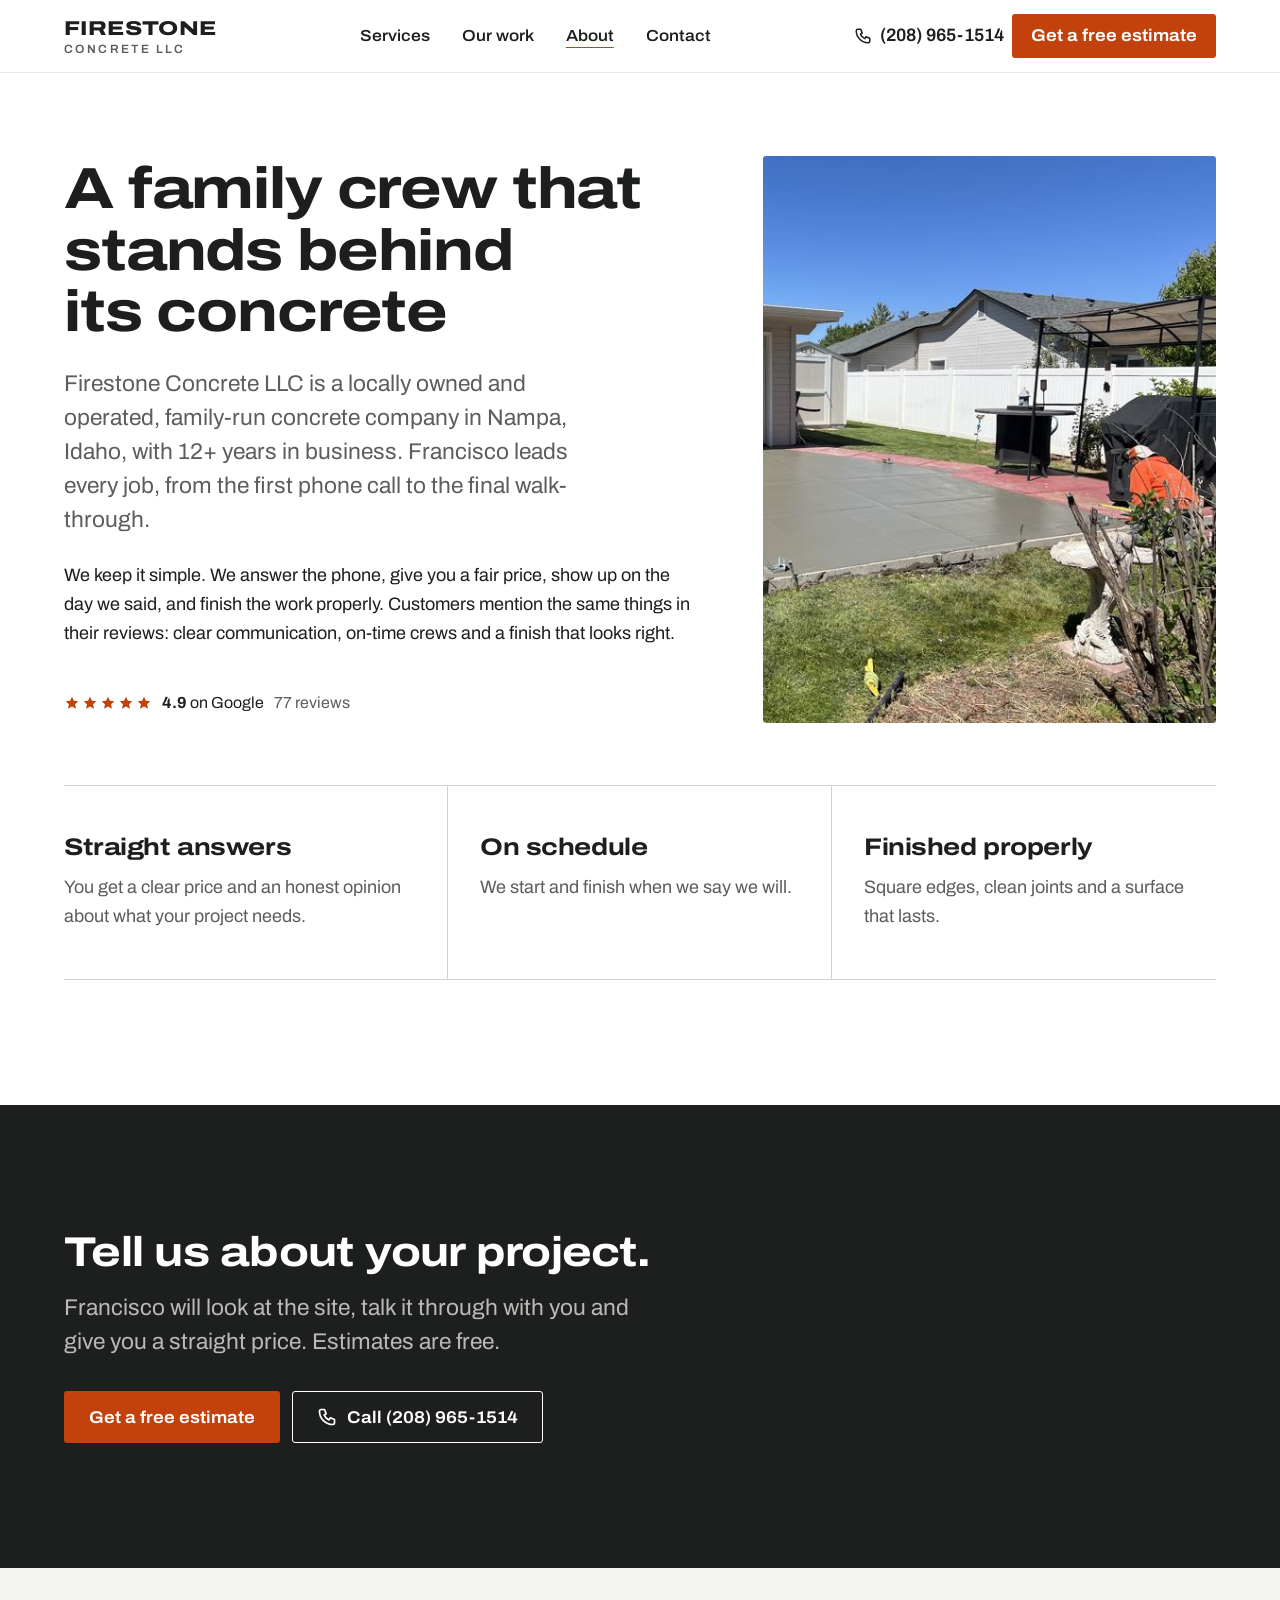
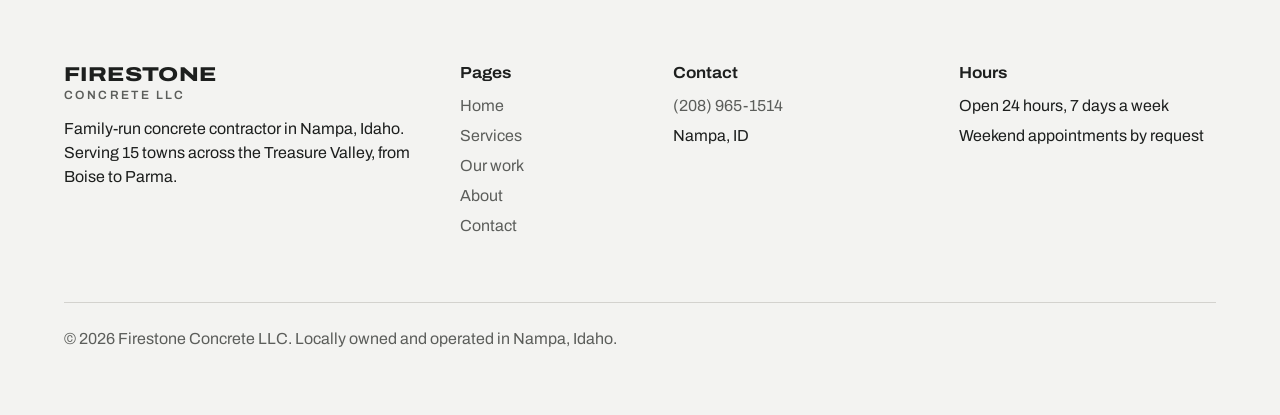
==== commit 8249b1a3: "Add files via upload" ====
--- a/about.html
+++ b/about.html
@@ -9,14 +9,14 @@
 <meta property="og:title" content="About Firestone Concrete LLC, Nampa, Idaho">
 <meta property="og:description" content="Locally owned and family run. Francisco and his crew build driveways, patios and walkways across the Treasure Valley.">
 <meta property="og:type" content="website">
-<meta property="og:image" content="img/pour-crew-backyard-1600.jpg">
+<meta property="og:image" content="pour-crew-backyard-1600.jpg">
 <meta name="theme-color" content="#1D1F1E">
 <link rel="preconnect" href="https://fonts.googleapis.com">
 <link rel="preconnect" href="https://fonts.gstatic.com" crossorigin>
 <link rel="stylesheet" href="https://fonts.googleapis.com/css2?family=Archivo:wdth,wght@62..125,100..900&display=swap">
 <link rel="stylesheet" href="tokens.css">
 <link rel="stylesheet" href="styles.css">
-<script type="application/ld+json">{"@context": "https://schema.org", "@type": "HomeAndConstructionBusiness", "name": "Firestone Concrete LLC", "telephone": "+1-208-965-1514", "url": "https://firestoneconcretellc.com/", "image": "https://firestoneconcretellc.com/img/pour-crew-backyard-1600.jpg", "address": {"@type": "PostalAddress", "addressLocality": "Nampa", "addressRegion": "ID", "addressCountry": "US"}, "areaServed": [{"@type": "City", "name": "Boise"}, {"@type": "City", "name": "Caldwell"}, {"@type": "City", "name": "Eagle"}, {"@type": "City", "name": "Emmett"}, {"@type": "City", "name": "Homedale"}, {"@type": "City", "name": "Kuna"}, {"@type": "City", "name": "Marsing"}, {"@type": "City", "name": "Melba"}, {"@type": "City", "name": "Meridian"}, {"@type": "City", "name": "Middleton"}, {"@type": "City", "name": "Nampa"}, {"@type": "City", "name": "Notus"}, {"@type": "City", "name": "Parma"}, {"@type": "City", "name": "Star"}, {"@type": "City", "name": "Wilder"}], "openingHours": "Mo-Su 00:00-23:59", "aggregateRating": {"@type": "AggregateRating", "ratingValue": "4.9", "reviewCount": "77", "bestRating": "5"}, "sameAs": ["https://share.google/VivTkMvi4wXoGXkUl"], "makesOffer": [{"@type": "Offer", "itemOffered": {"@type": "Service", "name": "Driveway paving"}}, {"@type": "Offer", "itemOffered": {"@type": "Service", "name": "Walkway paving"}}, {"@type": "Offer", "itemOffered": {"@type": "Service", "name": "Patios and hardscapes"}}, {"@type": "Offer", "itemOffered": {"@type": "Service", "name": "Outdoor steps and ramps"}}, {"@type": "Offer", "itemOffered": {"@type": "Service", "name": "Concrete masonry"}}]}</script>
+<script type="application/ld+json">{"@context": "https://schema.org", "@type": "HomeAndConstructionBusiness", "name": "Firestone Concrete LLC", "telephone": "+1-208-965-1514", "url": "https://firestoneconcretellc.com/", "image": "https://firestoneconcretellc.com/pour-crew-backyard-1600.jpg", "address": {"@type": "PostalAddress", "addressLocality": "Nampa", "addressRegion": "ID", "addressCountry": "US"}, "areaServed": [{"@type": "City", "name": "Boise"}, {"@type": "City", "name": "Caldwell"}, {"@type": "City", "name": "Eagle"}, {"@type": "City", "name": "Emmett"}, {"@type": "City", "name": "Homedale"}, {"@type": "City", "name": "Kuna"}, {"@type": "City", "name": "Marsing"}, {"@type": "City", "name": "Melba"}, {"@type": "City", "name": "Meridian"}, {"@type": "City", "name": "Middleton"}, {"@type": "City", "name": "Nampa"}, {"@type": "City", "name": "Notus"}, {"@type": "City", "name": "Parma"}, {"@type": "City", "name": "Star"}, {"@type": "City", "name": "Wilder"}], "openingHours": "Mo-Su 00:00-23:59", "aggregateRating": {"@type": "AggregateRating", "ratingValue": "4.9", "reviewCount": "77", "bestRating": "5"}, "sameAs": ["https://share.google/VivTkMvi4wXoGXkUl"], "makesOffer": [{"@type": "Offer", "itemOffered": {"@type": "Service", "name": "Driveway paving"}}, {"@type": "Offer", "itemOffered": {"@type": "Service", "name": "Walkway paving"}}, {"@type": "Offer", "itemOffered": {"@type": "Service", "name": "Patios and hardscapes"}}, {"@type": "Offer", "itemOffered": {"@type": "Service", "name": "Outdoor steps and ramps"}}, {"@type": "Offer", "itemOffered": {"@type": "Service", "name": "Concrete masonry"}}]}</script>
 </head>
 <body>
 <a class="skip" href="#main">Skip to content</a>
@@ -49,7 +49,7 @@
       <p>We keep it simple. We answer the phone, give you a fair price, show up on the day we said, and finish the work properly. Customers mention the same things in their reviews: clear communication, on-time crews and a finish that looks right.</p>
       <a class="rating" href="https://share.google/VivTkMvi4wXoGXkUl" target="_blank" rel="noopener"><span class="stars" aria-hidden="true"><svg viewBox="0 0 24 24" fill="currentColor" aria-hidden="true"><path d="M12 2.5l2.9 6.1 6.6.8-4.9 4.6 1.3 6.6L12 17.3l-5.9 3.3 1.3-6.6-4.9-4.6 6.6-.8z"/></svg><svg viewBox="0 0 24 24" fill="currentColor" aria-hidden="true"><path d="M12 2.5l2.9 6.1 6.6.8-4.9 4.6 1.3 6.6L12 17.3l-5.9 3.3 1.3-6.6-4.9-4.6 6.6-.8z"/></svg><svg viewBox="0 0 24 24" fill="currentColor" aria-hidden="true"><path d="M12 2.5l2.9 6.1 6.6.8-4.9 4.6 1.3 6.6L12 17.3l-5.9 3.3 1.3-6.6-4.9-4.6 6.6-.8z"/></svg><svg viewBox="0 0 24 24" fill="currentColor" aria-hidden="true"><path d="M12 2.5l2.9 6.1 6.6.8-4.9 4.6 1.3 6.6L12 17.3l-5.9 3.3 1.3-6.6-4.9-4.6 6.6-.8z"/></svg><svg viewBox="0 0 24 24" fill="currentColor" aria-hidden="true"><path d="M12 2.5l2.9 6.1 6.6.8-4.9 4.6 1.3 6.6L12 17.3l-5.9 3.3 1.3-6.6-4.9-4.6 6.6-.8z"/></svg></span><span class="rating-text"><strong>4.9</strong> on Google</span><span class="muted">77 reviews</span></a>
     </div>
-    <div class="about-photo"><img src="img/patio-extension-finishing-1600.jpg" srcset="img/patio-extension-finishing-800.jpg 800w, img/patio-extension-finishing-1600.jpg 1600w" sizes="(min-width: 1024px) 40vw, 100vw" width="1600" height="1200" alt="Firestone Concrete crew member finishing the edge of a new patio extension" fetchpriority="high"></div>
+    <div class="about-photo"><img src="patio-extension-finishing-1600.jpg" srcset="patio-extension-finishing-800.jpg 800w, patio-extension-finishing-1600.jpg 1600w" sizes="(min-width: 1024px) 40vw, 100vw" width="1600" height="1200" alt="Firestone Concrete crew member finishing the edge of a new patio extension" fetchpriority="high"></div>
   </div>
 </section>
 <section class="section" style="padding-top:0">
